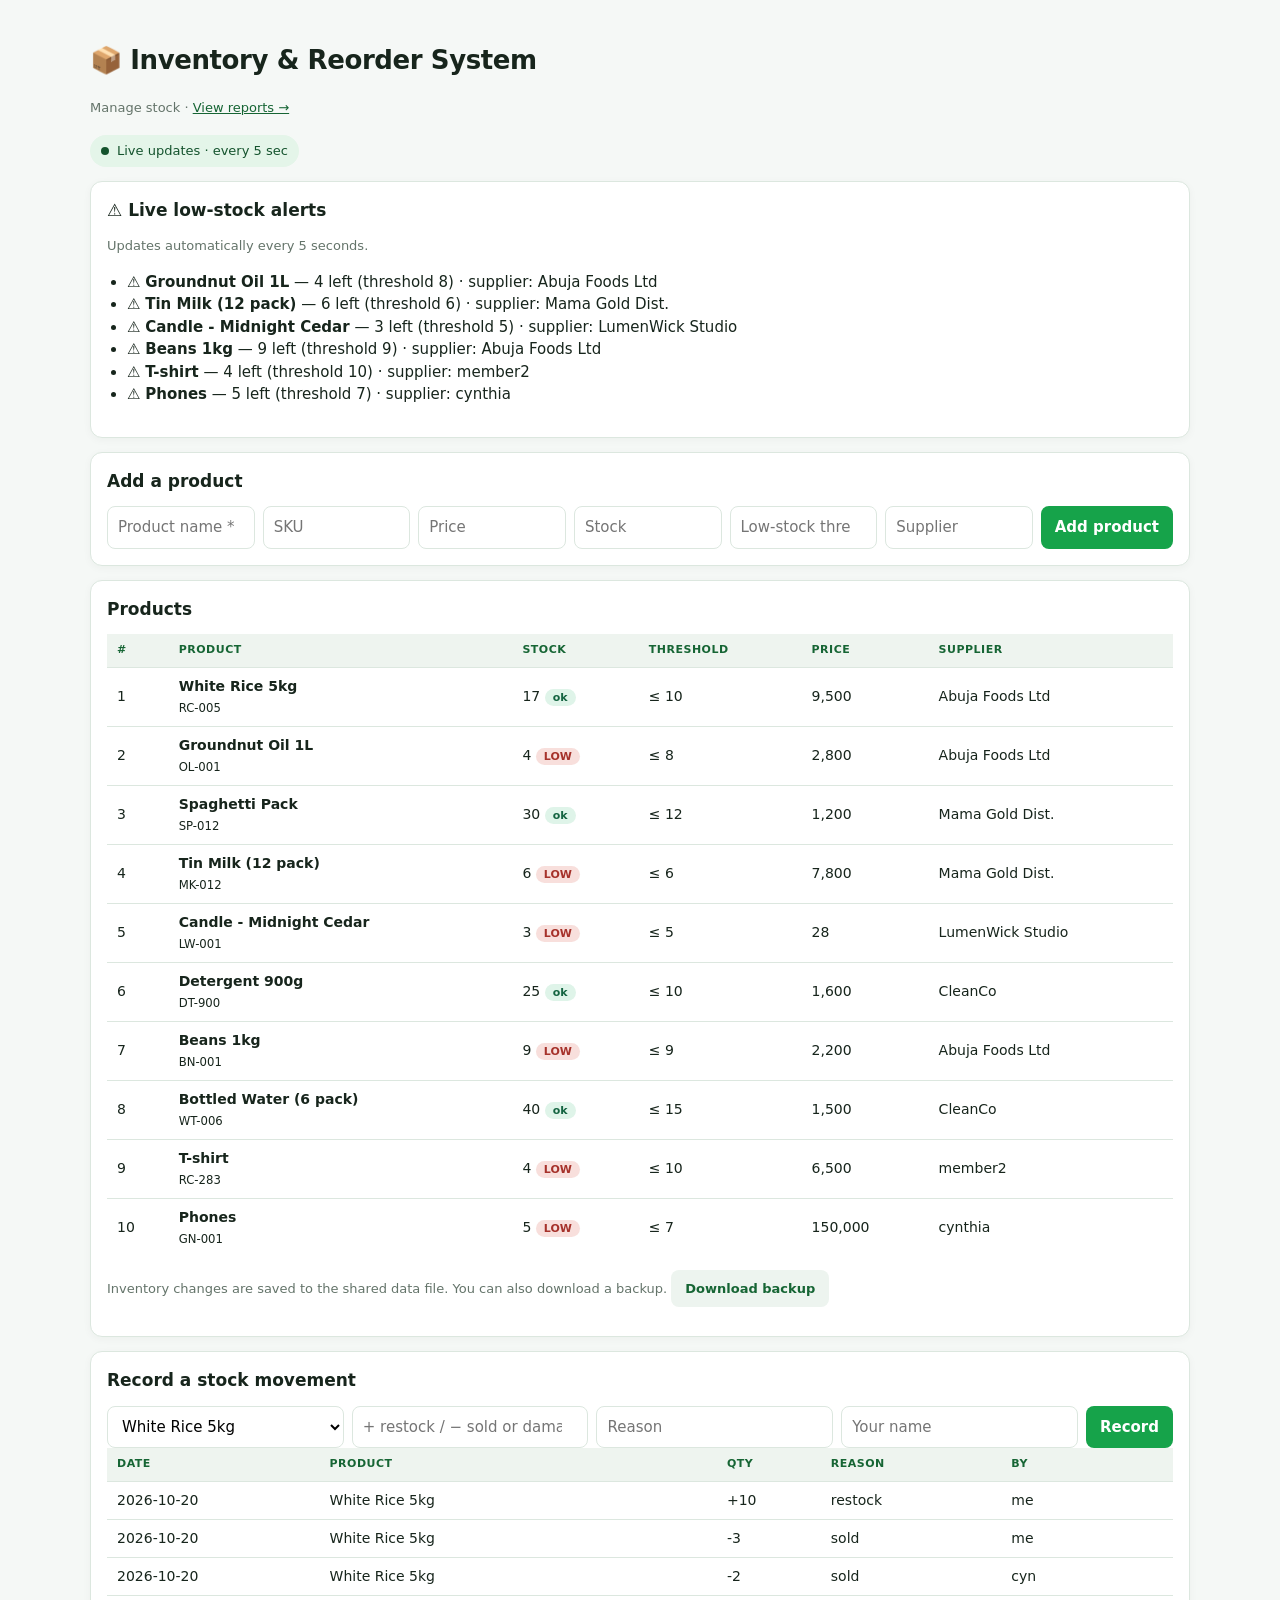
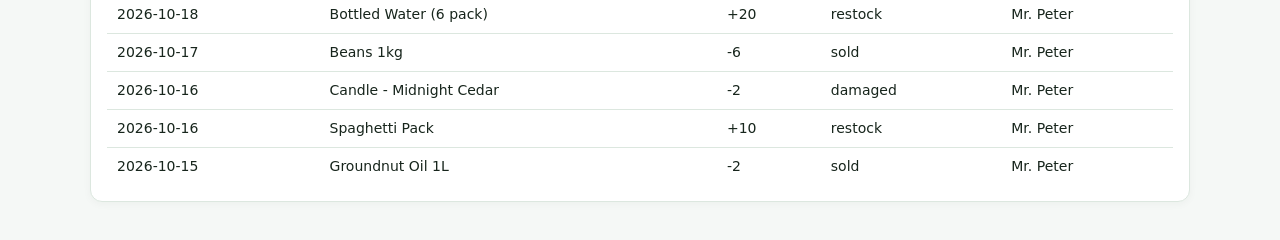
==== members/sam/index.html @ 18facc74 "done" ====
<!DOCTYPE html>
<!-- Owner: Mr. Sam. Keep the IDs because app.js uses them. -->
<html lang="en">
  <head>
    <meta charset="utf-8">
    <meta name="viewport" content="width=device-width, initial-scale=1">
    <title>Inventory &amp; Reorder System</title>
    <!-- Shared styles are maintained by Mr. Daniel. -->
    <link rel="stylesheet" href="/members/daniel/style.css">
  </head>
  <body>
    <header>
      <h1>📦 Inventory &amp; Reorder System</h1>
      <p class="mut">Manage stock · <a href="/reports">View reports →</a></p>
    </header>

    <main>
      <!-- Connection and low-stock messages are updated by app.js. -->
      <p id="app-message" class="app-status connecting" role="status" aria-live="polite">
        Connecting…
      </p>
      <section class="panel">
        <h2>⚠️ Live low-stock alerts</h2>
        <p class="mut">Updates automatically every 5 seconds.</p>
        <p id="live-alert" class="live-alert" role="alert" aria-live="assertive" hidden></p>
        <ul id="alert-list" aria-live="polite"><li>Loading…</li></ul>
      </section>

      <!-- Product fields must keep the names read by app.js. -->
      <section class="panel">
        <h2>Add a product</h2>
        <form class="row" id="add-product">
          <input name="name" placeholder="Product name *" required>
          <input name="sku" placeholder="SKU">
          <input name="price" type="number" min="0" step="0.01" placeholder="Price">
          <input name="stock" type="number" min="0" placeholder="Stock">
          <input name="threshold" type="number" min="0" placeholder="Low-stock threshold">
          <input name="supplier" placeholder="Supplier">
          <button type="submit">Add product</button>
        </form>
      </section>

      <section class="panel">
        <h2>Products</h2>
        <table>
          <thead>
            <tr>
              <th>#</th><th>Product</th><th>Stock</th>
              <th>Threshold</th><th>Price</th><th>Supplier</th>
            </tr>
          </thead>
          <tbody id="product-rows"></tbody>
        </table>
        <p class="mut">
          Inventory changes are saved to the shared data file. You can also download a backup.
          <button id="export-data" class="ghost" type="button">Download backup</button>
        </p>
      </section>

      <!-- Positive quantities add stock; negative quantities remove it. -->
      <section class="panel">
        <h2>Record a stock movement</h2>
        <form class="row" id="add-movement">
          <select id="movement-product" name="product_id" aria-label="Product"></select>
          <input name="qty" type="number" placeholder="+ restock / − sold or damaged" required>
          <input name="reason" placeholder="Reason">
          <input name="by" placeholder="Your name">
          <button type="submit">Record</button>
        </form>
        <table>
          <thead>
            <tr><th>Date</th><th>Product</th><th>Qty</th><th>Reason</th><th>By</th></tr>
          </thead>
          <tbody id="movement-rows"></tbody>
        </table>
      </section>
    </main>

    <!-- Browser behavior is maintained by Mr. Peter. -->
    <script src="/members/peter/app.js"></script>
  </body>
</html>
---- members/daniel/style.css ----
/* Owner: Mr. Daniel · shared appearance for the main page and reports. */
:root {
  color-scheme: light;
  --green: #166534;
  --line: #dce7df;
  --muted: #64746a;
}

/* Use one box model and a calm page background throughout the app. */
* {
  box-sizing: border-box;
}

body {
  margin: 0;
  padding: 24px;
  background: #f5f8f6;
  color: #17251c;
  font: 15px/1.5 system-ui, sans-serif;
}

/* Keep the main content centered and readable on wide screens. */
header {
  margin: 0 auto 18px;
  max-width: 1100px;
}

main {
  max-width: 1100px;
  margin: auto;
}

h1 {
  font-size: 26px;
  letter-spacing: -.4px;
}

h2 {
  margin: 0 0 12px;
  font-size: 17px;
}

a {
  color: var(--green);
}

.mut {
  color: var(--muted);
  font-size: 13px;
}

.panel {
  margin-bottom: 14px;
  padding: 16px;
  background: white;
  border: 1px solid var(--line);
  border-radius: 12px;
  box-shadow: 0 2px 8px #1432230a;
}

/* Forms wrap onto new lines when the screen is narrow. */
.row {
  display: flex;
  flex-wrap: wrap;
  gap: 8px;
}

.row input,
.row select {
  flex: 1;
  min-width: 130px;
}

input,
select {
  padding: 9px 10px;
  border: 1px solid var(--line);
  border-radius: 8px;
  background: white;
  font: inherit;
}

input:focus,
select:focus {
  outline: 2px solid #22a653;
  outline-offset: 1px;
}

button {
  padding: 9px 14px;
  border: 0;
  border-radius: 8px;
  background: #16a34a;
  color: white;
  font: inherit;
  font-weight: 700;
  cursor: pointer;
}

button:hover {
  background: var(--green);
}

button.ghost {
  background: #edf4ef;
  color: var(--green);
}

/* Shared table styling for inventory and report pages. */
table {
  width: 100%;
  border-collapse: collapse;
}

th,
td {
  padding: 8px 10px;
  border-bottom: 1px solid var(--line);
  text-align: left;
  font-size: 14px;
}

th {
  background: #eef4ef;
  color: var(--green);
  font-size: 11px;
  letter-spacing: .5px;
  text-transform: uppercase;
}

tr:last-child td {
  border-bottom: 0;
}

.tag {
  padding: 2px 8px;
  border-radius: 999px;
  font-size: 11px;
  font-weight: 700;
}

.tag.low {
  background: #f8dfdc;
  color: #a6322b;
}

.tag.ok {
  background: #dff4e9;
  color: #146441;
}

.alert {
  padding: 8px 12px;
  border: 1px solid #f3deb4;
  border-radius: 10px;
  background: #fff1d8;
  color: #a76509;
}

.live-alert {
  padding: 10px 12px;
  border-left: 4px solid #c0463f;
  border-radius: 6px;
  background: #fff1d8;
  color: #8f2e28;
  font-weight: 700;
}

.app-status {
  display: inline-flex;
  align-items: center;
  gap: 8px;
  margin: 0 0 14px;
  padding: 6px 11px;
  border-radius: 999px;
  font-size: 13px;
}

.app-status::before {
  width: 8px;
  height: 8px;
  border-radius: 50%;
  background: currentColor;
  content: "";
}

.app-status.notice {
  background: #e4f5e9;
  color: #14532d;
}

.app-status.connecting {
  background: #eef2f0;
  color: #52645a;
}

.app-status.connecting::before {
  animation: pulse 1.2s infinite;
}

.app-status.alert {
  background: #fff1d8;
  color: #a76509;
}

@keyframes pulse {
  50% {
    opacity: .3;
  }
}

#alert-list {
  padding-left: 20px;
}

/* Stack form fields and allow tables to scroll on small screens. */
@media (max-width: 600px) {
  body {
    padding: 12px;
  }

  .row input,
  .row select {
    min-width: 100%;
  }

  .panel {
    padding: 12px;
    overflow-x: auto;
  }

  table {
    min-width: 560px;
  }
}

/* Hide controls and use a plain background on printed reports. */
@media print {
  body {
    padding: 0;
    background: white;
  }

  .mut,
  button {
    display: none;
  }

  .panel {
    border: 0;
    box-shadow: none;
  }
}
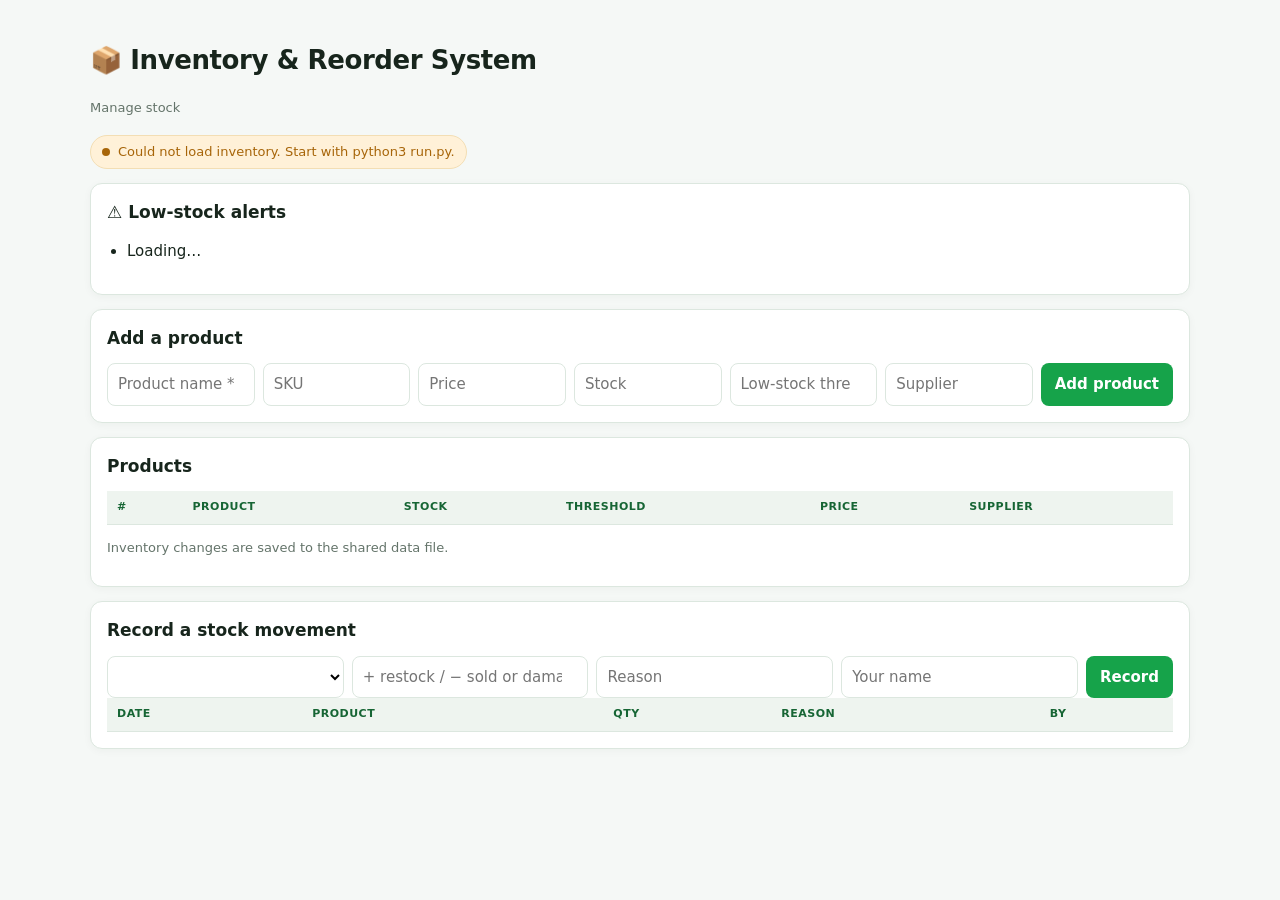
==== commit 202794c7: "done" ====
--- a/members/sam/index.html
+++ b/members/sam/index.html
@@ -11,7 +11,7 @@
   <body>
     <header>
       <h1>📦 Inventory &amp; Reorder System</h1>
-      <p class="mut">Manage stock · <a href="/reports">View reports →</a></p>
+      <p class="mut">Manage stock</p>
     </header>
 
     <main>
@@ -20,9 +20,7 @@
         Connecting…
       </p>
       <section class="panel">
-        <h2>⚠️ Live low-stock alerts</h2>
-        <p class="mut">Updates automatically every 5 seconds.</p>
-        <p id="live-alert" class="live-alert" role="alert" aria-live="assertive" hidden></p>
+        <h2>⚠️ Low-stock alerts</h2>
         <ul id="alert-list" aria-live="polite"><li>Loading…</li></ul>
       </section>
 
@@ -51,10 +49,7 @@
           </thead>
           <tbody id="product-rows"></tbody>
         </table>
-        <p class="mut">
-          Inventory changes are saved to the shared data file. You can also download a backup.
-          <button id="export-data" class="ghost" type="button">Download backup</button>
-        </p>
+        <p class="mut">Inventory changes are saved to the shared data file.</p>
       </section>
 
       <!-- Positive quantities add stock; negative quantities remove it. -->
--- a/members/daniel/style.css
+++ b/members/daniel/style.css
@@ -1,4 +1,4 @@
-/* Owner: Mr. Daniel · shared appearance for the main page and reports. */
+/* Owner: Mr. Daniel · shared appearance for the inventory page. */
 :root {
   color-scheme: light;
   --green: #166534;
@@ -101,12 +101,7 @@
   background: var(--green);
 }
 
-button.ghost {
-  background: #edf4ef;
-  color: var(--green);
-}
-
-/* Shared table styling for inventory and report pages. */
+/* Shared table styling for the inventory page. */
 table {
   width: 100%;
   border-collapse: collapse;
@@ -155,15 +150,6 @@
   border-radius: 10px;
   background: #fff1d8;
   color: #a76509;
-}
-
-.live-alert {
-  padding: 10px 12px;
-  border-left: 4px solid #c0463f;
-  border-radius: 6px;
-  background: #fff1d8;
-  color: #8f2e28;
-  font-weight: 700;
 }
 
 .app-status {
@@ -234,20 +220,3 @@
   }
 }
 
-/* Hide controls and use a plain background on printed reports. */
-@media print {
-  body {
-    padding: 0;
-    background: white;
-  }
-
-  .mut,
-  button {
-    display: none;
-  }
-
-  .panel {
-    border: 0;
-    box-shadow: none;
-  }
-}
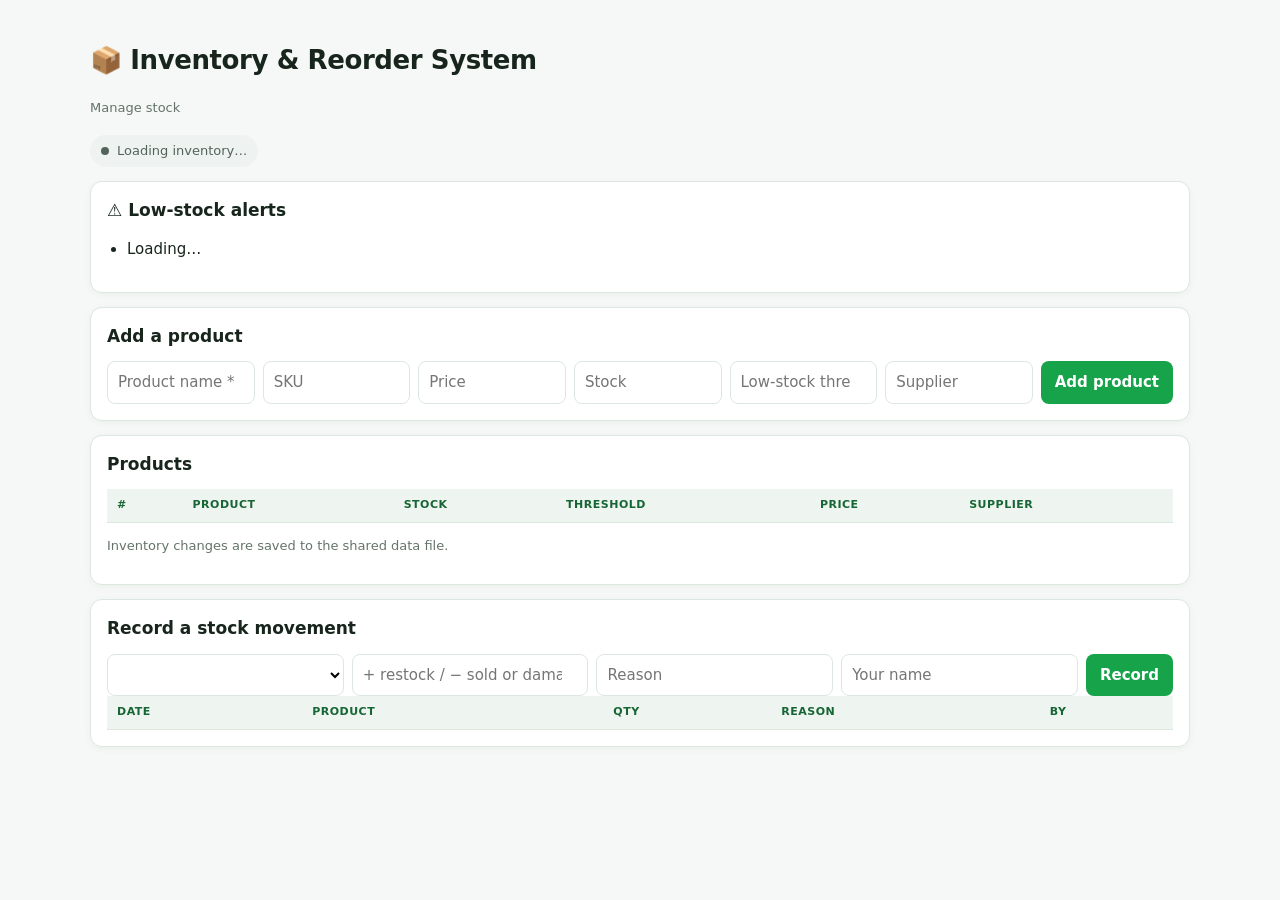
==== commit 58f09a5d: "done" ====
--- a/members/sam/index.html
+++ b/members/sam/index.html
@@ -1,11 +1,10 @@
 <!DOCTYPE html>
-<!-- Owner: Mr. Sam. Keep the IDs because app.js uses them. -->
+<!-- Sam: main inventory page structure. -->
 <html lang="en">
   <head>
     <meta charset="utf-8">
     <meta name="viewport" content="width=device-width, initial-scale=1">
     <title>Inventory &amp; Reorder System</title>
-    <!-- Shared styles are maintained by Mr. Daniel. -->
     <link rel="stylesheet" href="/members/daniel/style.css">
   </head>
   <body>
@@ -13,18 +12,12 @@
       <h1>📦 Inventory &amp; Reorder System</h1>
       <p class="mut">Manage stock</p>
     </header>
-
     <main>
-      <!-- Connection and low-stock messages are updated by app.js. -->
-      <p id="app-message" class="app-status connecting" role="status" aria-live="polite">
-        Connecting…
-      </p>
+      <p id="app-message" class="app-status connecting" role="status" aria-live="polite">Loading inventory…</p>
       <section class="panel">
         <h2>⚠️ Low-stock alerts</h2>
         <ul id="alert-list" aria-live="polite"><li>Loading…</li></ul>
       </section>
-
-      <!-- Product fields must keep the names read by app.js. -->
       <section class="panel">
         <h2>Add a product</h2>
         <form class="row" id="add-product">
@@ -37,22 +30,14 @@
           <button type="submit">Add product</button>
         </form>
       </section>
-
       <section class="panel">
         <h2>Products</h2>
         <table>
-          <thead>
-            <tr>
-              <th>#</th><th>Product</th><th>Stock</th>
-              <th>Threshold</th><th>Price</th><th>Supplier</th>
-            </tr>
-          </thead>
+          <thead><tr><th>#</th><th>Product</th><th>Stock</th><th>Threshold</th><th>Price</th><th>Supplier</th></tr></thead>
           <tbody id="product-rows"></tbody>
         </table>
         <p class="mut">Inventory changes are saved to the shared data file.</p>
       </section>
-
-      <!-- Positive quantities add stock; negative quantities remove it. -->
       <section class="panel">
         <h2>Record a stock movement</h2>
         <form class="row" id="add-movement">
@@ -63,15 +48,11 @@
           <button type="submit">Record</button>
         </form>
         <table>
-          <thead>
-            <tr><th>Date</th><th>Product</th><th>Qty</th><th>Reason</th><th>By</th></tr>
-          </thead>
+          <thead><tr><th>Date</th><th>Product</th><th>Qty</th><th>Reason</th><th>By</th></tr></thead>
           <tbody id="movement-rows"></tbody>
         </table>
       </section>
     </main>
-
-    <!-- Browser behavior is maintained by Mr. Peter. -->
-    <script src="/members/peter/app.js"></script>
+    <script type="module" src="/members/peter/app.js"></script>
   </body>
 </html>
--- a/members/daniel/style.css
+++ b/members/daniel/style.css
@@ -1,222 +1,5 @@
-/* Owner: Mr. Daniel · shared appearance for the inventory page. */
-:root {
-  color-scheme: light;
-  --green: #166534;
-  --line: #dce7df;
-  --muted: #64746a;
-}
-
-/* Use one box model and a calm page background throughout the app. */
-* {
-  box-sizing: border-box;
-}
-
-body {
-  margin: 0;
-  padding: 24px;
-  background: #f5f8f6;
-  color: #17251c;
-  font: 15px/1.5 system-ui, sans-serif;
-}
-
-/* Keep the main content centered and readable on wide screens. */
-header {
-  margin: 0 auto 18px;
-  max-width: 1100px;
-}
-
-main {
-  max-width: 1100px;
-  margin: auto;
-}
-
-h1 {
-  font-size: 26px;
-  letter-spacing: -.4px;
-}
-
-h2 {
-  margin: 0 0 12px;
-  font-size: 17px;
-}
-
-a {
-  color: var(--green);
-}
-
-.mut {
-  color: var(--muted);
-  font-size: 13px;
-}
-
-.panel {
-  margin-bottom: 14px;
-  padding: 16px;
-  background: white;
-  border: 1px solid var(--line);
-  border-radius: 12px;
-  box-shadow: 0 2px 8px #1432230a;
-}
-
-/* Forms wrap onto new lines when the screen is narrow. */
-.row {
-  display: flex;
-  flex-wrap: wrap;
-  gap: 8px;
-}
-
-.row input,
-.row select {
-  flex: 1;
-  min-width: 130px;
-}
-
-input,
-select {
-  padding: 9px 10px;
-  border: 1px solid var(--line);
-  border-radius: 8px;
-  background: white;
-  font: inherit;
-}
-
-input:focus,
-select:focus {
-  outline: 2px solid #22a653;
-  outline-offset: 1px;
-}
-
-button {
-  padding: 9px 14px;
-  border: 0;
-  border-radius: 8px;
-  background: #16a34a;
-  color: white;
-  font: inherit;
-  font-weight: 700;
-  cursor: pointer;
-}
-
-button:hover {
-  background: var(--green);
-}
-
-/* Shared table styling for the inventory page. */
-table {
-  width: 100%;
-  border-collapse: collapse;
-}
-
-th,
-td {
-  padding: 8px 10px;
-  border-bottom: 1px solid var(--line);
-  text-align: left;
-  font-size: 14px;
-}
-
-th {
-  background: #eef4ef;
-  color: var(--green);
-  font-size: 11px;
-  letter-spacing: .5px;
-  text-transform: uppercase;
-}
-
-tr:last-child td {
-  border-bottom: 0;
-}
-
-.tag {
-  padding: 2px 8px;
-  border-radius: 999px;
-  font-size: 11px;
-  font-weight: 700;
-}
-
-.tag.low {
-  background: #f8dfdc;
-  color: #a6322b;
-}
-
-.tag.ok {
-  background: #dff4e9;
-  color: #146441;
-}
-
-.alert {
-  padding: 8px 12px;
-  border: 1px solid #f3deb4;
-  border-radius: 10px;
-  background: #fff1d8;
-  color: #a76509;
-}
-
-.app-status {
-  display: inline-flex;
-  align-items: center;
-  gap: 8px;
-  margin: 0 0 14px;
-  padding: 6px 11px;
-  border-radius: 999px;
-  font-size: 13px;
-}
-
-.app-status::before {
-  width: 8px;
-  height: 8px;
-  border-radius: 50%;
-  background: currentColor;
-  content: "";
-}
-
-.app-status.notice {
-  background: #e4f5e9;
-  color: #14532d;
-}
-
-.app-status.connecting {
-  background: #eef2f0;
-  color: #52645a;
-}
-
-.app-status.connecting::before {
-  animation: pulse 1.2s infinite;
-}
-
-.app-status.alert {
-  background: #fff1d8;
-  color: #a76509;
-}
-
-@keyframes pulse {
-  50% {
-    opacity: .3;
-  }
-}
-
-#alert-list {
-  padding-left: 20px;
-}
-
-/* Stack form fields and allow tables to scroll on small screens. */
-@media (max-width: 600px) {
-  body {
-    padding: 12px;
-  }
-
-  .row input,
-  .row select {
-    min-width: 100%;
-  }
-
-  .panel {
-    padding: 12px;
-    overflow-x: auto;
-  }
-
-  table {
-    min-width: 560px;
-  }
-}
-
+/* Daniel: keep this entry file so the HTML has one stylesheet link. */
+@import url("./base.css");
+@import url("./forms.css");
+@import url("./tables.css");
+@import url("./mobile.css");
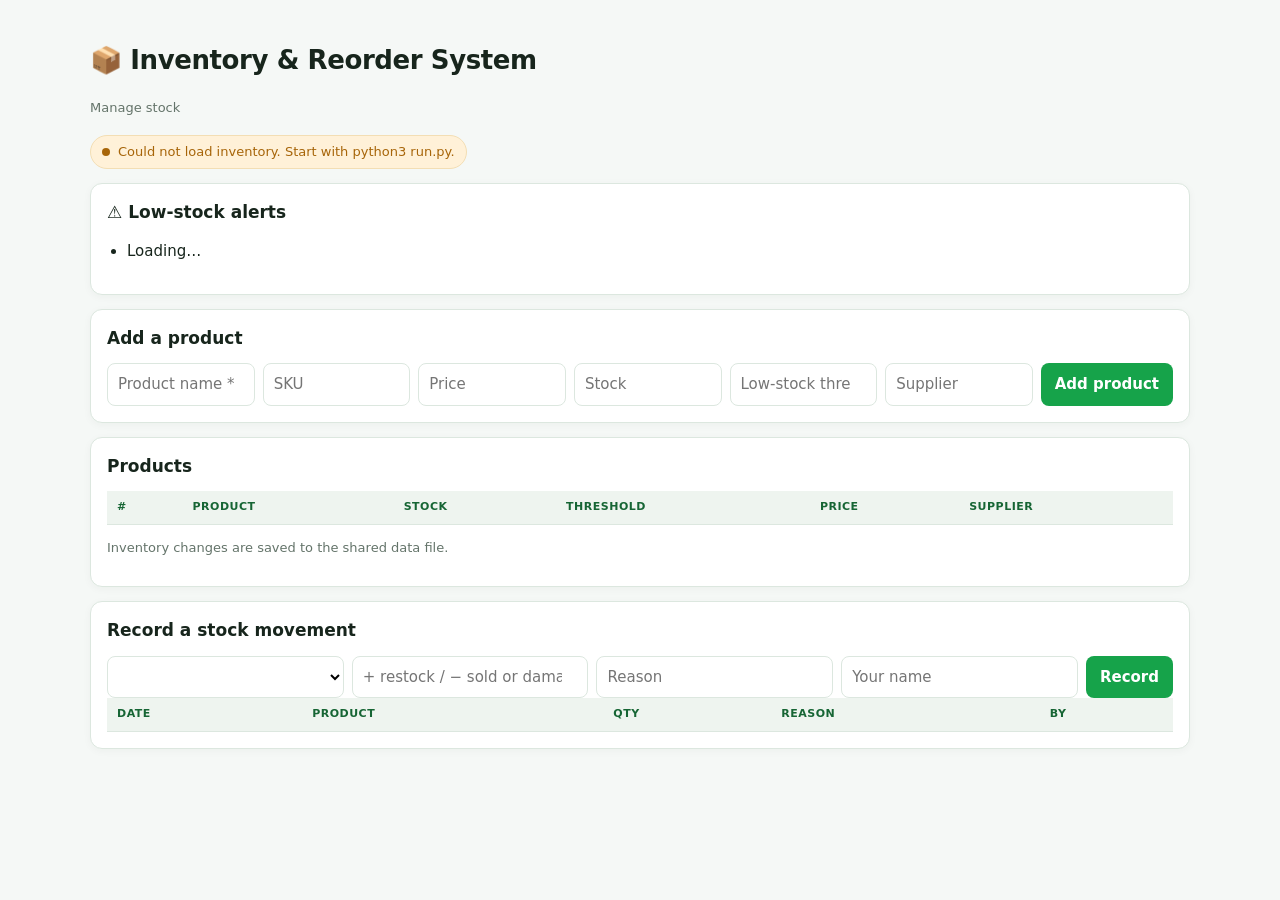
==== commit 8bc5da7a: "done" ====
--- a/members/sam/index.html
+++ b/members/sam/index.html
@@ -1,10 +1,11 @@
 <!DOCTYPE html>
-<!-- Sam: main inventory page structure. -->
+<!-- Owner: Mr. Sam. Keep the IDs because app.js uses them. -->
 <html lang="en">
   <head>
     <meta charset="utf-8">
     <meta name="viewport" content="width=device-width, initial-scale=1">
     <title>Inventory &amp; Reorder System</title>
+    <!-- Shared styles are maintained by Mr. Daniel. -->
     <link rel="stylesheet" href="/members/daniel/style.css">
   </head>
   <body>
@@ -12,12 +13,18 @@
       <h1>📦 Inventory &amp; Reorder System</h1>
       <p class="mut">Manage stock</p>
     </header>
+
     <main>
-      <p id="app-message" class="app-status connecting" role="status" aria-live="polite">Loading inventory…</p>
+      <!-- Connection and low-stock messages are updated by app.js. -->
+      <p id="app-message" class="app-status connecting" role="status" aria-live="polite">
+        Connecting…
+      </p>
       <section class="panel">
         <h2>⚠️ Low-stock alerts</h2>
         <ul id="alert-list" aria-live="polite"><li>Loading…</li></ul>
       </section>
+
+      <!-- Product fields must keep the names read by app.js. -->
       <section class="panel">
         <h2>Add a product</h2>
         <form class="row" id="add-product">
@@ -30,14 +37,22 @@
           <button type="submit">Add product</button>
         </form>
       </section>
+
       <section class="panel">
         <h2>Products</h2>
         <table>
-          <thead><tr><th>#</th><th>Product</th><th>Stock</th><th>Threshold</th><th>Price</th><th>Supplier</th></tr></thead>
+          <thead>
+            <tr>
+              <th>#</th><th>Product</th><th>Stock</th>
+              <th>Threshold</th><th>Price</th><th>Supplier</th>
+            </tr>
+          </thead>
           <tbody id="product-rows"></tbody>
         </table>
         <p class="mut">Inventory changes are saved to the shared data file.</p>
       </section>
+
+      <!-- Positive quantities add stock; negative quantities remove it. -->
       <section class="panel">
         <h2>Record a stock movement</h2>
         <form class="row" id="add-movement">
@@ -48,11 +63,15 @@
           <button type="submit">Record</button>
         </form>
         <table>
-          <thead><tr><th>Date</th><th>Product</th><th>Qty</th><th>Reason</th><th>By</th></tr></thead>
+          <thead>
+            <tr><th>Date</th><th>Product</th><th>Qty</th><th>Reason</th><th>By</th></tr>
+          </thead>
           <tbody id="movement-rows"></tbody>
         </table>
       </section>
     </main>
-    <script type="module" src="/members/peter/app.js"></script>
+
+    <!-- Browser behavior is maintained by Mr. Peter. -->
+    <script src="/members/peter/app.js"></script>
   </body>
 </html>
--- a/members/daniel/style.css
+++ b/members/daniel/style.css
@@ -1,5 +1,222 @@
-/* Daniel: keep this entry file so the HTML has one stylesheet link. */
-@import url("./base.css");
-@import url("./forms.css");
-@import url("./tables.css");
-@import url("./mobile.css");
+/* Owner: Mr. Daniel · shared appearance for the inventory page. */
+:root {
+  color-scheme: light;
+  --green: #166534;
+  --line: #dce7df;
+  --muted: #64746a;
+}
+
+/* Use one box model and a calm page background throughout the app. */
+* {
+  box-sizing: border-box;
+}
+
+body {
+  margin: 0;
+  padding: 24px;
+  background: #f5f8f6;
+  color: #17251c;
+  font: 15px/1.5 system-ui, sans-serif;
+}
+
+/* Keep the main content centered and readable on wide screens. */
+header {
+  margin: 0 auto 18px;
+  max-width: 1100px;
+}
+
+main {
+  max-width: 1100px;
+  margin: auto;
+}
+
+h1 {
+  font-size: 26px;
+  letter-spacing: -.4px;
+}
+
+h2 {
+  margin: 0 0 12px;
+  font-size: 17px;
+}
+
+a {
+  color: var(--green);
+}
+
+.mut {
+  color: var(--muted);
+  font-size: 13px;
+}
+
+.panel {
+  margin-bottom: 14px;
+  padding: 16px;
+  background: white;
+  border: 1px solid var(--line);
+  border-radius: 12px;
+  box-shadow: 0 2px 8px #1432230a;
+}
+
+/* Forms wrap onto new lines when the screen is narrow. */
+.row {
+  display: flex;
+  flex-wrap: wrap;
+  gap: 8px;
+}
+
+.row input,
+.row select {
+  flex: 1;
+  min-width: 130px;
+}
+
+input,
+select {
+  padding: 9px 10px;
+  border: 1px solid var(--line);
+  border-radius: 8px;
+  background: white;
+  font: inherit;
+}
+
+input:focus,
+select:focus {
+  outline: 2px solid #22a653;
+  outline-offset: 1px;
+}
+
+button {
+  padding: 9px 14px;
+  border: 0;
+  border-radius: 8px;
+  background: #16a34a;
+  color: white;
+  font: inherit;
+  font-weight: 700;
+  cursor: pointer;
+}
+
+button:hover {
+  background: var(--green);
+}
+
+/* Shared table styling for the inventory page. */
+table {
+  width: 100%;
+  border-collapse: collapse;
+}
+
+th,
+td {
+  padding: 8px 10px;
+  border-bottom: 1px solid var(--line);
+  text-align: left;
+  font-size: 14px;
+}
+
+th {
+  background: #eef4ef;
+  color: var(--green);
+  font-size: 11px;
+  letter-spacing: .5px;
+  text-transform: uppercase;
+}
+
+tr:last-child td {
+  border-bottom: 0;
+}
+
+.tag {
+  padding: 2px 8px;
+  border-radius: 999px;
+  font-size: 11px;
+  font-weight: 700;
+}
+
+.tag.low {
+  background: #f8dfdc;
+  color: #a6322b;
+}
+
+.tag.ok {
+  background: #dff4e9;
+  color: #146441;
+}
+
+.alert {
+  padding: 8px 12px;
+  border: 1px solid #f3deb4;
+  border-radius: 10px;
+  background: #fff1d8;
+  color: #a76509;
+}
+
+.app-status {
+  display: inline-flex;
+  align-items: center;
+  gap: 8px;
+  margin: 0 0 14px;
+  padding: 6px 11px;
+  border-radius: 999px;
+  font-size: 13px;
+}
+
+.app-status::before {
+  width: 8px;
+  height: 8px;
+  border-radius: 50%;
+  background: currentColor;
+  content: "";
+}
+
+.app-status.notice {
+  background: #e4f5e9;
+  color: #14532d;
+}
+
+.app-status.connecting {
+  background: #eef2f0;
+  color: #52645a;
+}
+
+.app-status.connecting::before {
+  animation: pulse 1.2s infinite;
+}
+
+.app-status.alert {
+  background: #fff1d8;
+  color: #a76509;
+}
+
+@keyframes pulse {
+  50% {
+    opacity: .3;
+  }
+}
+
+#alert-list {
+  padding-left: 20px;
+}
+
+/* Stack form fields and allow tables to scroll on small screens. */
+@media (max-width: 600px) {
+  body {
+    padding: 12px;
+  }
+
+  .row input,
+  .row select {
+    min-width: 100%;
+  }
+
+  .panel {
+    padding: 12px;
+    overflow-x: auto;
+  }
+
+  table {
+    min-width: 560px;
+  }
+}
+
